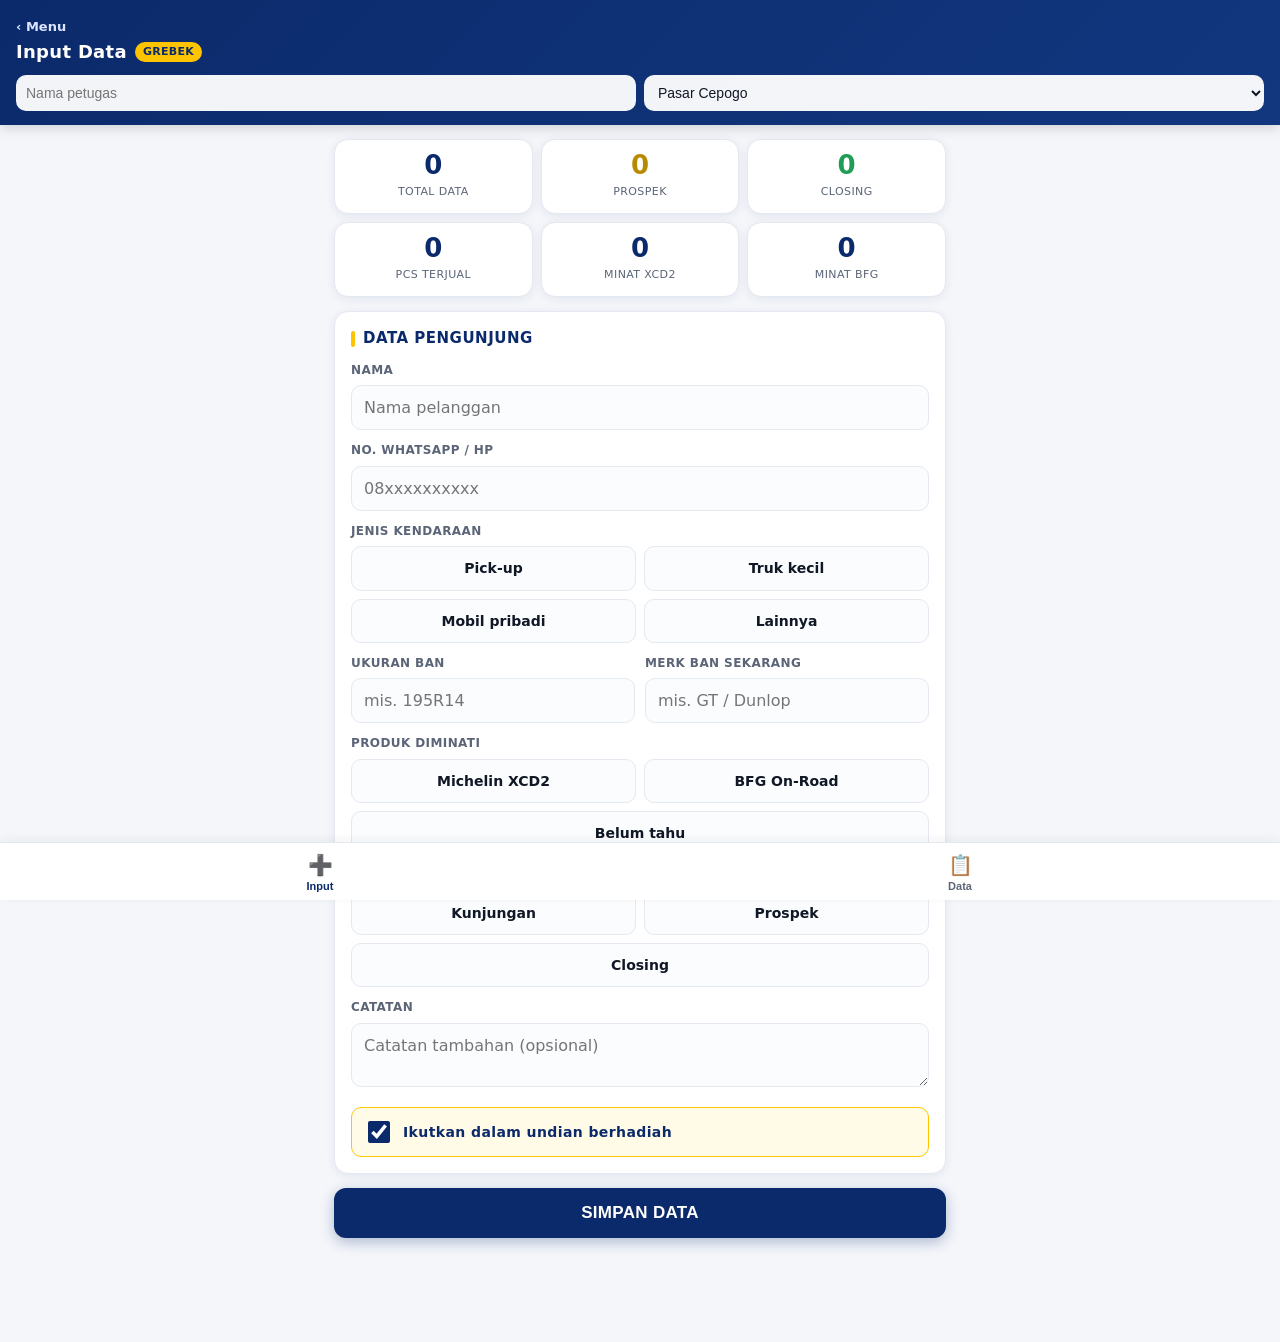
==== data.html @ 7a2faae4 "Add files via upload" ====
<!DOCTYPE html>
<html lang="id">
<head>
<meta charset="UTF-8">
<meta name="viewport" content="width=device-width, initial-scale=1.0, maximum-scale=1.0, user-scalable=no">
<title>Input Data — Grebek Pasar</title>
<link rel="stylesheet" href="assets/style.css">
</head>
<body class="pad-bottom">
<header class="app-header">
  <a class="back" href="index.html">‹ Menu</a>
  <div class="brand">Input Data <span class="tag">Grebek</span></div>
  <div class="setup">
    <input id="petugas" placeholder="Nama petugas" autocomplete="off">
    <select id="lokasi">
      <option value="Pasar Cepogo">Pasar Cepogo</option>
      <option value="Pasar Bandungan">Pasar Bandungan</option>
      <option value="Lokasi Lain">Lokasi Lain</option>
    </select>
  </div>
</header>

<div class="wrap">
  <div class="tally">
    <div class="stat"><b id="tTotal">0</b><span>Total Data</span></div>
    <div class="stat gold"><b id="tPros">0</b><span>Prospek</span></div>
    <div class="stat green"><b id="tClose">0</b><span>Closing</span></div>
    <div class="stat"><b id="tPcs">0</b><span>Pcs Terjual</span></div>
    <div class="stat"><b id="tXcd">0</b><span>Minat XCD2</span></div>
    <div class="stat"><b id="tBfg">0</b><span>Minat BFG</span></div>
  </div>

  <!-- INPUT -->
  <div id="pgInput">
    <div class="card">
      <h2>Data Pengunjung</h2>
      <label class="first">Nama</label>
      <input type="text" id="nama" placeholder="Nama pelanggan" autocomplete="off">

      <label>No. WhatsApp / HP</label>
      <input type="tel" id="wa" placeholder="08xxxxxxxxxx" inputmode="numeric">

      <label>Jenis Kendaraan</label>
      <div class="chips" data-group="kendaraan">
        <div class="chip" data-val="Pick-up">Pick-up</div>
        <div class="chip" data-val="Truk kecil">Truk kecil</div>
        <div class="chip" data-val="Mobil pribadi">Mobil pribadi</div>
        <div class="chip" data-val="Lainnya">Lainnya</div>
      </div>

      <div class="row">
        <div>
          <label>Ukuran Ban</label>
          <input type="text" id="ukuran" placeholder="mis. 195R14" autocomplete="off">
        </div>
        <div>
          <label>Merk Ban Sekarang</label>
          <input type="text" id="merk" placeholder="mis. GT / Dunlop" autocomplete="off">
        </div>
      </div>

      <label>Produk Diminati</label>
      <div class="chips" data-group="produk">
        <div class="chip" data-val="XCD2" data-color="gold">Michelin XCD2</div>
        <div class="chip" data-val="BFG On-Road" data-color="red">BFG On-Road</div>
        <div class="chip" data-val="Belum tahu" data-color="grey">Belum tahu</div>
      </div>

      <label>Status</label>
      <div class="chips" data-group="status">
        <div class="chip" data-val="Kunjungan" data-color="grey">Kunjungan</div>
        <div class="chip" data-val="Prospek" data-color="gold">Prospek</div>
        <div class="chip" data-val="Closing" data-color="green">Closing</div>
      </div>

      <div id="pcsWrap" class="hidden">
        <label>Jumlah Pcs Terjual</label>
        <input type="number" id="pcs" placeholder="0" inputmode="numeric" min="0">
      </div>

      <label>Catatan</label>
      <textarea id="catatan" placeholder="Catatan tambahan (opsional)"></textarea>

      <div class="undian-row">
        <input type="checkbox" id="undian" checked>
        <label for="undian">Ikutkan dalam undian berhadiah</label>
      </div>
    </div>
    <button class="btn btn-blue" id="saveBtn">SIMPAN DATA</button>
  </div>

  <!-- LIST -->
  <div id="pgList" class="hidden">
    <div class="warn" id="storeWarn"></div>
    <div class="card">
      <h2>Daftar Data (<span id="listCount">0</span>)</h2>
      <div id="listBody"></div>
    </div>
    <div class="btn-row">
      <button class="btn btn-ghost btn-sm" id="exportBtn">⬇ Export CSV</button>
      <button class="btn btn-ghost btn-sm" id="demoBtn">🧪 Isi Contoh</button>
      <button class="btn btn-ghost btn-sm" id="clearBtn">🗑 Reset</button>
    </div>
  </div>
</div>

<div class="nav">
  <button class="on" data-pg="pgInput"><span class="ic">➕</span>Input</button>
  <button data-pg="pgList"><span class="ic">📋</span>Data</button>
</div>

<style>
  .entry{display:flex;justify-content:space-between;align-items:flex-start;gap:10px;padding:11px 0;border-bottom:1px solid var(--line)}
  .entry:last-child{border-bottom:none}
  .entry .info{flex:1;min-width:0}
  .entry .nm{font-weight:700;font-size:15px}
  .entry .meta{font-size:12px;color:var(--muted);margin-top:2px}
  .badge{display:inline-block;font-size:10px;font-weight:800;padding:2px 7px;border-radius:20px;text-transform:uppercase;letter-spacing:.3px;margin-right:4px}
  .b-close{background:#e3f6ec;color:var(--green)}
  .b-pros{background:#fff3d1;color:#b98a00}
  .b-kunj{background:#eef1f6;color:var(--muted)}
  .b-xcd{background:#e6ecfa;color:var(--blue)}
  .b-bfg{background:#fbe3e7;color:var(--red)}
  .del{background:none;border:none;color:#c8102e;font-size:20px;cursor:pointer;padding:4px 8px}
  .empty{text-align:center;color:var(--muted);padding:24px 0;font-size:14px}
</style>

<div class="toast" id="toast">Tersimpan ✓</div>

<script>
(function(){
  var KEY="grebek_pasar_2026",WON="grebek_pasar_won";
  var storeOK=true,mem=[];
  function load(){try{var v=localStorage.getItem(KEY);return v?JSON.parse(v):[];}catch(e){storeOK=false;return mem;}}
  function save(v){try{localStorage.setItem(KEY,JSON.stringify(v));}catch(e){storeOK=false;mem=v;}}
  var data=load();if(!storeOK)mem=data;

  try{document.getElementById("petugas").value=localStorage.getItem("gp_petugas")||"";
    var lk=localStorage.getItem("gp_lokasi");if(lk)document.getElementById("lokasi").value=lk;}catch(e){}
  document.getElementById("petugas").addEventListener("input",function(){try{localStorage.setItem("gp_petugas",this.value);}catch(e){}});
  document.getElementById("lokasi").addEventListener("change",function(){try{localStorage.setItem("gp_lokasi",this.value);}catch(e){}});

  var sel={kendaraan:"",produk:"",status:""};
  document.querySelectorAll(".chips").forEach(function(group){
    var g=group.getAttribute("data-group");
    group.querySelectorAll(".chip").forEach(function(chip){
      chip.addEventListener("click",function(){
        var was=chip.classList.contains("on");
        group.querySelectorAll(".chip").forEach(function(c){c.classList.remove("on","gold","red","green","grey");});
        if(!was){chip.classList.add("on");var col=chip.getAttribute("data-color");if(col)chip.classList.add(col);sel[g]=chip.getAttribute("data-val");}
        else sel[g]="";
        if(g==="status")document.getElementById("pcsWrap").classList.toggle("hidden",sel.status!=="Closing");
      });
    });
  });

  document.querySelectorAll(".nav button").forEach(function(b){
    b.addEventListener("click",function(){
      document.querySelectorAll(".nav button").forEach(function(x){x.classList.remove("on");});
      b.classList.add("on");
      ["pgInput","pgList"].forEach(function(p){document.getElementById(p).classList.add("hidden");});
      document.getElementById(b.getAttribute("data-pg")).classList.remove("hidden");
      if(b.getAttribute("data-pg")==="pgList")renderList();
    });
  });

  var toastEl=document.getElementById("toast"),tTimer;
  function toast(m,c){toastEl.textContent=m;toastEl.style.background=c||"var(--green)";toastEl.classList.add("show");clearTimeout(tTimer);tTimer=setTimeout(function(){toastEl.classList.remove("show");},1800);}

  document.getElementById("saveBtn").addEventListener("click",function(){
    var nama=document.getElementById("nama").value.trim();
    if(!nama){toast("Nama wajib diisi","#c8102e");return;}
    data.push({id:Date.now(),
      tgl:new Date().toLocaleString("id-ID",{day:"2-digit",month:"2-digit",year:"numeric",hour:"2-digit",minute:"2-digit"}),
      petugas:document.getElementById("petugas").value.trim(),lokasi:document.getElementById("lokasi").value,
      nama:nama,wa:document.getElementById("wa").value.trim(),kendaraan:sel.kendaraan,
      ukuran:document.getElementById("ukuran").value.trim(),merk:document.getElementById("merk").value.trim(),
      produk:sel.produk,status:sel.status||"Kunjungan",
      pcs:sel.status==="Closing"?(parseInt(document.getElementById("pcs").value)||0):0,
      catatan:document.getElementById("catatan").value.trim(),undian:document.getElementById("undian").checked});
    save(data);updateTally();resetForm();toast("Data tersimpan ✓");
  });

  function resetForm(){
    ["nama","wa","ukuran","merk","pcs","catatan"].forEach(function(id){document.getElementById(id).value="";});
    document.getElementById("undian").checked=true;
    document.getElementById("pcsWrap").classList.add("hidden");
    document.querySelectorAll(".chip").forEach(function(c){c.classList.remove("on","gold","red","green","grey");});
    sel={kendaraan:"",produk:"",status:""};document.getElementById("nama").focus();
  }

  function updateTally(){
    var pros=0,close=0,pcs=0,xcd=0,bfg=0;
    data.forEach(function(d){if(d.status==="Prospek")pros++;if(d.status==="Closing"){close++;pcs+=d.pcs;}if(d.produk==="XCD2")xcd++;if(d.produk==="BFG On-Road")bfg++;});
    document.getElementById("tTotal").textContent=data.length;
    document.getElementById("tPros").textContent=pros;
    document.getElementById("tClose").textContent=close;
    document.getElementById("tPcs").textContent=pcs;
    document.getElementById("tXcd").textContent=xcd;
    document.getElementById("tBfg").textContent=bfg;
  }

  function esc(s){return(s||"").replace(/[<>&"]/g,function(c){return{"<":"&lt;",">":"&gt;","&":"&amp;",'"':"&quot;"}[c];});}
  function renderList(){
    var w=document.getElementById("storeWarn");
    if(!storeOK){w.style.display="block";w.innerHTML="⚠ Penyimpanan permanen tidak aktif. <b>Buka lewat GitHub Pages atau download & buka langsung di browser</b> agar data aman.";}
    else w.style.display="none";
    document.getElementById("listCount").textContent=data.length;
    var body=document.getElementById("listBody");
    if(!data.length){body.innerHTML='<div class="empty">Belum ada data. Klik "Isi Contoh" untuk melihat tampilan.</div>';return;}
    body.innerHTML="";
    data.slice().reverse().forEach(function(d){
      var stB=d.status==="Closing"?"b-close":d.status==="Prospek"?"b-pros":"b-kunj";
      var prB=d.produk==="XCD2"?"b-xcd":d.produk==="BFG On-Road"?"b-bfg":"";
      var el=document.createElement("div");el.className="entry";
      el.innerHTML='<div class="info"><div class="nm">'+esc(d.nama)+(d.wa?' <span style="font-weight:400;color:var(--muted);font-size:13px">· '+esc(d.wa)+'</span>':'')+'</div>'+
        '<div style="margin:4px 0"><span class="badge '+stB+'">'+d.status+'</span>'+(d.produk?'<span class="badge '+prB+'">'+d.produk+'</span>':'')+(d.pcs?'<span class="badge b-close">'+d.pcs+' pcs</span>':'')+'</div>'+
        '<div class="meta">'+[d.kendaraan,d.ukuran,d.merk].filter(Boolean).join(" · ")+' — '+esc(d.petugas||"?")+' · '+d.tgl+'</div></div>'+
        '<button class="del" data-id="'+d.id+'">✕</button>';
      body.appendChild(el);
    });
    body.querySelectorAll(".del").forEach(function(b){
      b.addEventListener("click",function(){
        if(!confirm("Hapus data ini?"))return;
        var id=parseInt(b.getAttribute("data-id"));
        data=data.filter(function(x){return x.id!==id;});save(data);updateTally();renderList();
      });
    });
  }

  document.getElementById("exportBtn").addEventListener("click",function(){
    if(!data.length){toast("Belum ada data","#c8102e");return;}
    var head=["Tanggal","Petugas","Lokasi","Nama","WA","Kendaraan","Ukuran","Merk Lama","Produk Minat","Status","Pcs","Ikut Undian","Catatan"];
    var rows=data.map(function(d){return[d.tgl,d.petugas,d.lokasi,d.nama,d.wa,d.kendaraan,d.ukuran,d.merk,d.produk,d.status,d.pcs,d.undian?"Ya":"Tidak",d.catatan];});
    var csv=[head].concat(rows).map(function(r){return r.map(function(c){return '"'+String(c==null?"":c).replace(/"/g,'""')+'"';}).join(",");}).join("\r\n");
    var blob=new Blob(["\ufeff"+csv],{type:"text/csv;charset=utf-8;"});
    var a=document.createElement("a");a.href=URL.createObjectURL(blob);
    a.download="Data_GrebekPasar_"+new Date().toISOString().slice(0,10)+".csv";
    document.body.appendChild(a);a.click();document.body.removeChild(a);toast("CSV terunduh ✓");
  });

  document.getElementById("demoBtn").addEventListener("click",function(){
    var demo=[
      {nama:"Pak Suyatno",wa:"081334567890",kendaraan:"Pick-up",ukuran:"195R14",merk:"GT Savero",produk:"XCD2",status:"Closing",pcs:4,catatan:"Angkut sayur Cepogo, minta pasang di tempat",undian:true},
      {nama:"Bu Marni",wa:"082145678901",kendaraan:"Pick-up",ukuran:"185R14",merk:"Dunlop",produk:"XCD2",status:"Prospek",pcs:0,catatan:"Bandingkan harga dulu, WA follow up",undian:true},
      {nama:"Pak Joko",wa:"085612345678",kendaraan:"Truk kecil",ukuran:"750R16",merk:"Bridgestone",produk:"XCD2",status:"Prospek",pcs:0,catatan:"Armada 3 unit",undian:true},
      {nama:"Mas Rifai",wa:"087822334455",kendaraan:"Mobil pribadi",ukuran:"185/65R15",merk:"Accelera",produk:"BFG On-Road",status:"Closing",pcs:2,catatan:"Avanza, ganti 2 depan",undian:true},
      {nama:"Pak Hendra",wa:"",kendaraan:"Mobil pribadi",ukuran:"195/60R15",merk:"Michelin lama",produk:"BFG On-Road",status:"Kunjungan",pcs:0,catatan:"Sekadar tanya-tanya",undian:false},
      {nama:"Bu Sari",wa:"081298765432",kendaraan:"Pick-up",ukuran:"195R14",merk:"Forceum",produk:"XCD2",status:"Closing",pcs:4,catatan:"Pengepul hasil bumi",undian:true}
    ];
    var lok=document.getElementById("lokasi").value,ptg=document.getElementById("petugas").value.trim()||"Demo";
    var base=Date.now();
    demo.forEach(function(d,i){d.id=base+i;d.lokasi=lok;d.petugas=ptg;
      d.tgl=new Date().toLocaleString("id-ID",{day:"2-digit",month:"2-digit",year:"numeric",hour:"2-digit",minute:"2-digit"});
      data.push(d);});
    save(data);updateTally();renderList();toast("6 contoh data ditambahkan ✓");
  });

  document.getElementById("clearBtn").addEventListener("click",function(){
    if(!confirm("Hapus SEMUA data? (Export dulu jika perlu)"))return;
    if(!confirm("Tidak bisa dikembalikan. Lanjut?"))return;
    data=[];save(data);try{localStorage.setItem(WON,"[]");}catch(e){}
    updateTally();renderList();toast("Semua data dihapus","#c8102e");
  });

  updateTally();
})();
</script>
</body>
</html>
---- assets/style.css ----
/* ===== Grebek Pasar Michelin — shared style ===== */
:root{
  --blue:#0b2a6b;        /* Michelin blue */
  --blue-2:#12377f;
  --gold:#ffc400;        /* Michelin yellow */
  --red:#c8102e;         /* BFG red */
  --ink:#101725;
  --muted:#5b6577;
  --line:#e4e8ef;
  --bg:#f4f6fa;
  --card:#ffffff;
  --green:#1f9d55;
  --shadow:0 2px 10px rgba(11,42,107,.08);
  --radius:14px;
}
*{box-sizing:border-box;-webkit-tap-highlight-color:transparent}
html,body{margin:0;padding:0}
body{
  font-family:-apple-system,"Segoe UI",Roboto,system-ui,Arial,sans-serif;
  background:var(--bg);color:var(--ink);font-size:16px;line-height:1.45;
}
a{color:var(--blue);text-decoration:none}

/* header */
.app-header{
  background:linear-gradient(135deg,var(--blue),var(--blue-2));
  color:#fff;padding:14px 16px;position:sticky;top:0;z-index:20;
  box-shadow:0 3px 12px rgba(0,0,0,.15);
}
.brand{display:flex;align-items:center;gap:8px;font-weight:800;letter-spacing:.3px;font-size:18px}
.brand .tag{background:var(--gold);color:var(--blue);font-size:11px;font-weight:800;
  padding:2px 8px;border-radius:20px;text-transform:uppercase}
.app-header .setup{display:flex;gap:8px;margin-top:10px}
.app-header input,.app-header select{
  flex:1;min-width:0;padding:9px 10px;border-radius:10px;border:none;font-size:14px;
  background:rgba(255,255,255,.95);color:var(--ink)
}
.back{color:#dbe4ff;font-size:13px;font-weight:600;display:inline-block;margin-bottom:2px}

.wrap{max-width:640px;margin:0 auto;padding:14px}

/* cards */
.card{background:var(--card);border-radius:var(--radius);padding:16px;box-shadow:var(--shadow);
  border:1px solid var(--line);margin-bottom:14px}
.card h2{margin:0 0 12px;font-size:15px;text-transform:uppercase;letter-spacing:.5px;color:var(--blue);
  display:flex;align-items:center;gap:8px}
.card h2::before{content:"";width:4px;height:16px;background:var(--gold);border-radius:2px}

/* tally */
.tally{display:grid;grid-template-columns:repeat(3,1fr);gap:8px;margin-bottom:14px}
.stat{background:var(--card);border-radius:var(--radius);padding:12px 10px;text-align:center;
  box-shadow:var(--shadow);border:1px solid var(--line)}
.stat b{display:block;font-size:26px;line-height:1;color:var(--blue);font-weight:800}
.stat span{font-size:11px;color:var(--muted);text-transform:uppercase;letter-spacing:.4px}
.stat.gold b{color:#b98a00}
.stat.green b{color:var(--green)}

/* form */
label{display:block;font-size:12px;font-weight:700;color:var(--muted);
  text-transform:uppercase;letter-spacing:.4px;margin:12px 0 6px}
label.first{margin-top:0}
input[type=text],input[type=tel],input[type=number],textarea{
  width:100%;padding:12px;border:1.5px solid var(--line);border-radius:10px;font-size:16px;
  font-family:inherit;background:#fbfcfe}
input:focus,textarea:focus,select:focus{outline:none;border-color:var(--blue);background:#fff}
textarea{resize:vertical;min-height:52px}

.chips{display:flex;flex-wrap:wrap;gap:8px}
.chip{flex:1;min-width:calc(50% - 4px);text-align:center;padding:11px 8px;border:1.5px solid var(--line);
  border-radius:10px;font-size:14px;font-weight:600;background:#fbfcfe;cursor:pointer;user-select:none;transition:.12s}
.chip.on{background:var(--blue);color:#fff;border-color:var(--blue)}
.chip.on.gold{background:var(--gold);color:var(--blue);border-color:var(--gold)}
.chip.on.red{background:var(--red);color:#fff;border-color:var(--red)}
.chip.on.green{background:var(--green);color:#fff;border-color:var(--green)}
.chip.on.grey{background:var(--muted);color:#fff;border-color:var(--muted)}

.row{display:flex;gap:10px}
.row>div{flex:1}
.undian-row{display:flex;align-items:center;gap:10px;margin-top:14px;background:#fffbe6;
  border:1.5px solid var(--gold);border-radius:10px;padding:10px 12px}
.undian-row input{width:22px;height:22px;accent-color:var(--blue)}
.undian-row label{margin:0;color:var(--blue);text-transform:none;font-size:14px}

/* buttons */
.btn{width:100%;padding:15px;border:none;border-radius:12px;font-size:17px;font-weight:800;
  cursor:pointer;letter-spacing:.3px}
.btn-blue{background:var(--blue);color:#fff;box-shadow:0 4px 14px rgba(11,42,107,.3)}
.btn-blue:active{transform:translateY(1px)}
.btn-ghost{background:#fff;color:var(--blue);border:1.5px solid var(--blue)}
.btn-gold{background:var(--gold);color:var(--blue)}
.btn-red{background:var(--red);color:#fff}
.btn-sm{padding:10px;font-size:14px}
.btn-row{display:flex;gap:10px;margin-top:6px}

.hidden{display:none}

/* toast */
.toast{position:fixed;left:50%;bottom:100px;transform:translateX(-50%) translateY(20px);
  background:var(--green);color:#fff;padding:12px 22px;border-radius:30px;font-weight:700;
  box-shadow:0 6px 20px rgba(0,0,0,.25);opacity:0;transition:.25s;z-index:50;pointer-events:none}
.toast.show{opacity:1;transform:translateX(-50%) translateY(0)}

/* bottom nav */
.nav{position:fixed;bottom:0;left:0;right:0;background:#fff;border-top:1px solid var(--line);
  display:flex;z-index:30;box-shadow:0 -2px 10px rgba(0,0,0,.05)}
.nav button{flex:1;background:none;border:none;padding:10px 4px 8px;font-size:11px;font-weight:700;
  color:var(--muted);cursor:pointer;display:flex;flex-direction:column;align-items:center;gap:3px}
.nav button.on{color:var(--blue)}
.nav .ic{font-size:20px}

.warn{background:#fff3d1;border:1px solid var(--gold);color:#7a5a00;font-size:12px;
  padding:8px 10px;border-radius:8px;margin-bottom:12px;line-height:1.4}
.pad-bottom{padding-bottom:90px}
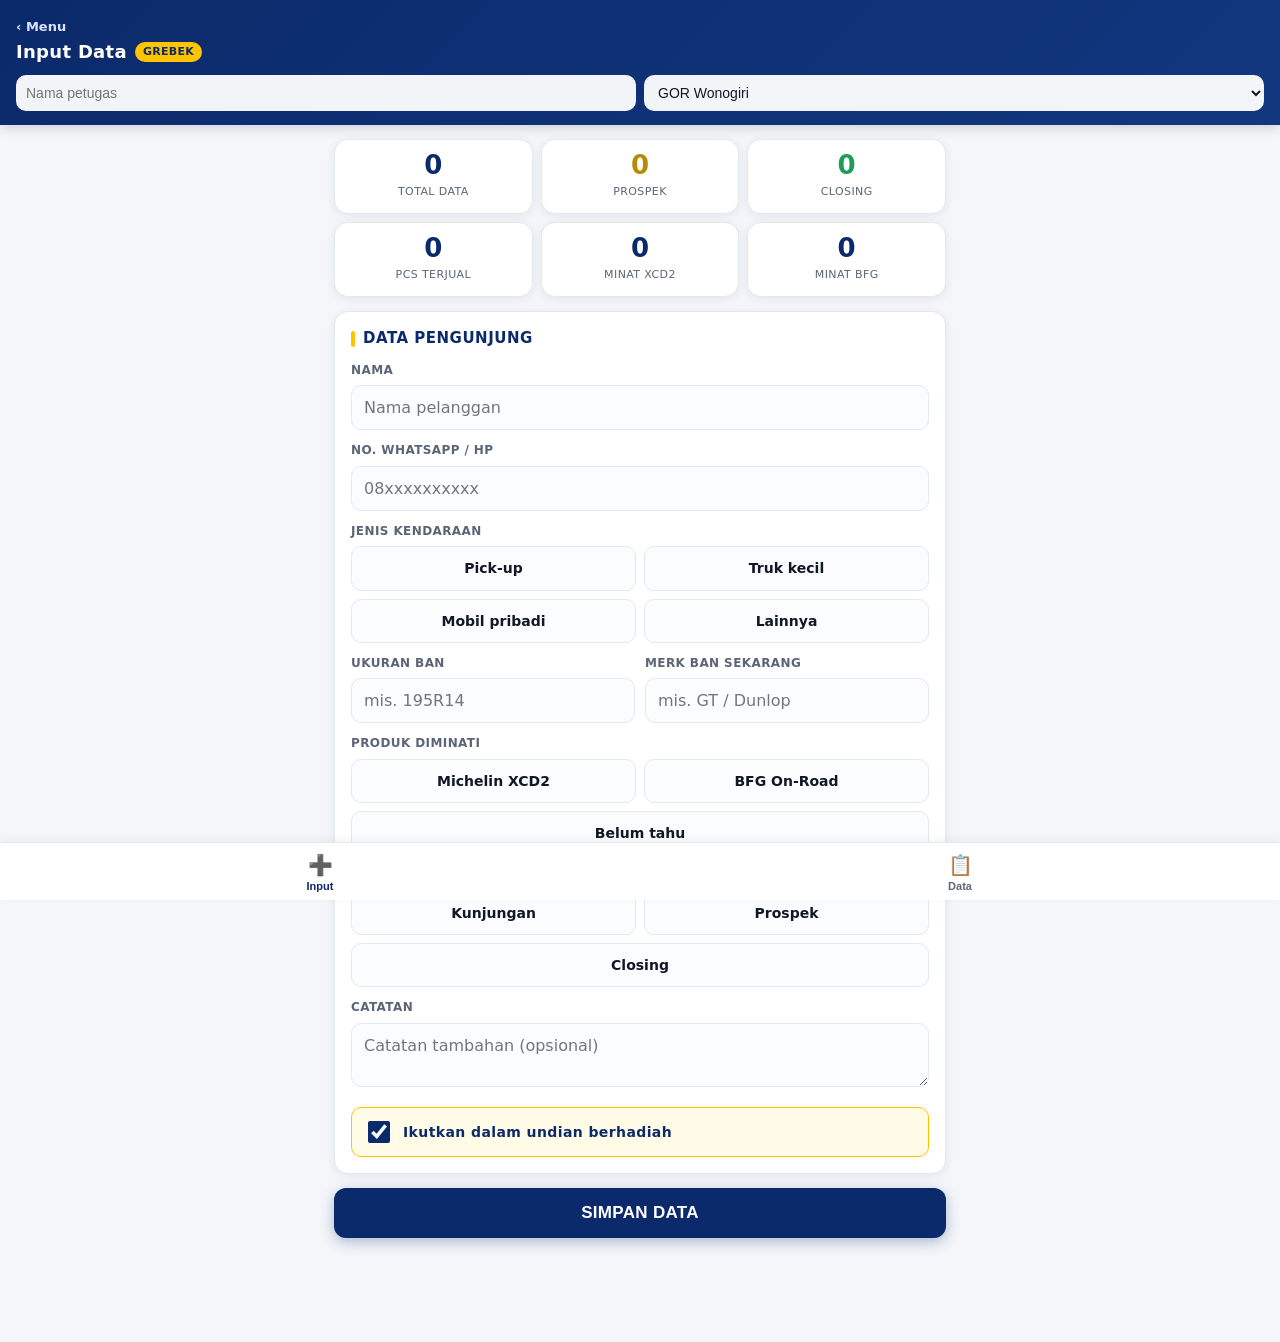
==== commit 5758f5df: "Update data.html" ====
--- a/data.html
+++ b/data.html
@@ -13,8 +13,7 @@
   <div class="setup">
     <input id="petugas" placeholder="Nama petugas" autocomplete="off">
     <select id="lokasi">
-      <option value="Pasar Cepogo">Pasar Cepogo</option>
-      <option value="Pasar Bandungan">Pasar Bandungan</option>
+      <option value="GOR Wonogiri">GOR Wonogiri</option>
       <option value="Lokasi Lain">Lokasi Lain</option>
     </select>
   </div>
@@ -94,13 +93,24 @@
     <div class="warn" id="storeWarn"></div>
     <div class="card">
       <h2>Daftar Data (<span id="listCount">0</span>)</h2>
+      <div id="syncStat"></div>
       <div id="listBody"></div>
     </div>
     <div class="btn-row">
+      <button class="btn btn-blue btn-sm" id="syncBtn">☁ Sinkron ke Sheet</button>
       <button class="btn btn-ghost btn-sm" id="exportBtn">⬇ Export CSV</button>
+    </div>
+    <div class="btn-row">
       <button class="btn btn-ghost btn-sm" id="demoBtn">🧪 Isi Contoh</button>
       <button class="btn btn-ghost btn-sm" id="clearBtn">🗑 Reset</button>
     </div>
+    <details style="margin-top:12px">
+      <summary style="cursor:pointer;font-size:13px;font-weight:700;color:var(--muted)">⚙ Setelan Google Sheet (isi sekali)</summary>
+      <label>URL Web App Apps Script</label>
+      <input type="text" id="sheetUrl" placeholder="https://script.google.com/macros/s/AKfycbwOLpR_riHBFgfQJylSL55OEmi_fcDSnnNLr4DLZHsapY1j63pX4HdFMdmQYYRzp11x0Q/exec" value ="https://script.google.com/macros/s/AKfycbwOLpR_riHBFgfQJylSL55OEmi_fcDSnnNLr4DLZHsapY1j63pX4HdFMdmQYYRzp11x0Q/exec"  autocomplete="off">
+      <button class="btn btn-ghost btn-sm" id="saveUrl" style="margin-top:8px">Simpan URL</button>
+      <p style="font-size:12px;color:var(--muted);margin:8px 0 0;line-height:1.5">Cara buat URL ada di file <b>apps-script.gs</b> & README. Kosongkan jika hanya pakai CSV.</p>
+    </details>
   </div>
 </div>
 
@@ -121,6 +131,9 @@
   .b-kunj{background:#eef1f6;color:var(--muted)}
   .b-xcd{background:#e6ecfa;color:var(--blue)}
   .b-bfg{background:#fbe3e7;color:var(--red)}
+  .b-nosync{background:#ffe8cc;color:#b35900}
+  .b-sync{background:#e3f6ec;color:var(--green)}
+  .sync-info{font-size:12px;background:#eef1f6;border-radius:8px;padding:8px 10px;margin-bottom:10px;color:var(--muted)}
   .del{background:none;border:none;color:#c8102e;font-size:20px;cursor:pointer;padding:4px 8px}
   .empty{text-align:center;color:var(--muted);padding:24px 0;font-size:14px}
 </style>
@@ -177,8 +190,10 @@
       ukuran:document.getElementById("ukuran").value.trim(),merk:document.getElementById("merk").value.trim(),
       produk:sel.produk,status:sel.status||"Kunjungan",
       pcs:sel.status==="Closing"?(parseInt(document.getElementById("pcs").value)||0):0,
-      catatan:document.getElementById("catatan").value.trim(),undian:document.getElementById("undian").checked});
+      catatan:document.getElementById("catatan").value.trim(),undian:document.getElementById("undian").checked,synced:false});
     save(data);updateTally();resetForm();toast("Data tersimpan ✓");
+    var last=data[data.length-1];
+    pushRows([last]).then(function(r){if(r.ok){last.synced=true;save(data);}});
   });
 
   function resetForm(){
@@ -206,6 +221,7 @@
     if(!storeOK){w.style.display="block";w.innerHTML="⚠ Penyimpanan permanen tidak aktif. <b>Buka lewat GitHub Pages atau download & buka langsung di browser</b> agar data aman.";}
     else w.style.display="none";
     document.getElementById("listCount").textContent=data.length;
+    renderSyncStat();
     var body=document.getElementById("listBody");
     if(!data.length){body.innerHTML='<div class="empty">Belum ada data. Klik "Isi Contoh" untuk melihat tampilan.</div>';return;}
     body.innerHTML="";
@@ -214,7 +230,7 @@
       var prB=d.produk==="XCD2"?"b-xcd":d.produk==="BFG On-Road"?"b-bfg":"";
       var el=document.createElement("div");el.className="entry";
       el.innerHTML='<div class="info"><div class="nm">'+esc(d.nama)+(d.wa?' <span style="font-weight:400;color:var(--muted);font-size:13px">· '+esc(d.wa)+'</span>':'')+'</div>'+
-        '<div style="margin:4px 0"><span class="badge '+stB+'">'+d.status+'</span>'+(d.produk?'<span class="badge '+prB+'">'+d.produk+'</span>':'')+(d.pcs?'<span class="badge b-close">'+d.pcs+' pcs</span>':'')+'</div>'+
+        '<div style="margin:4px 0"><span class="badge '+stB+'">'+d.status+'</span>'+(d.produk?'<span class="badge '+prB+'">'+d.produk+'</span>':'')+(d.pcs?'<span class="badge b-close">'+d.pcs+' pcs</span>':'')+(d.synced?'<span class="badge b-sync">✓ sheet</span>':'<span class="badge b-nosync">belum sync</span>')+'</div>'+
         '<div class="meta">'+[d.kendaraan,d.ukuran,d.merk].filter(Boolean).join(" · ")+' — '+esc(d.petugas||"?")+' · '+d.tgl+'</div></div>'+
         '<button class="del" data-id="'+d.id+'">✕</button>';
       body.appendChild(el);
@@ -250,7 +266,7 @@
     ];
     var lok=document.getElementById("lokasi").value,ptg=document.getElementById("petugas").value.trim()||"Demo";
     var base=Date.now();
-    demo.forEach(function(d,i){d.id=base+i;d.lokasi=lok;d.petugas=ptg;
+    demo.forEach(function(d,i){d.id=base+i;d.lokasi=lok;d.petugas=ptg;d.synced=false;
       d.tgl=new Date().toLocaleString("id-ID",{day:"2-digit",month:"2-digit",year:"numeric",hour:"2-digit",minute:"2-digit"});
       data.push(d);});
     save(data);updateTally();renderList();toast("6 contoh data ditambahkan ✓");
@@ -263,6 +279,48 @@
     updateTally();renderList();toast("Semua data dihapus","#c8102e");
   });
 
+  /* ===== SINKRON GOOGLE SHEET ===== */
+  var URLKEY="gp_sheet_url";
+  function getUrl(){try{return localStorage.getItem(URLKEY)||"";}catch(e){return "";}}
+  var urlInput=document.getElementById("sheetUrl");
+  urlInput.value=getUrl();
+  document.getElementById("saveUrl").addEventListener("click",function(){
+    var u=urlInput.value.trim();
+    if(u&&!/^https:\/\/script\.google\.com\/macros\/s\//.test(u)){toast("URL harus dari script.google.com","#c8102e");return;}
+    try{localStorage.setItem(URLKEY,u);}catch(e){}
+    toast(u?"URL tersimpan ✓":"URL dikosongkan");renderSyncStat();
+  });
+
+  // kirim daftar entri ke Sheet. resolve {ok:true} jika terkirim, {ok:false} jika gagal/offline/tanpa URL
+  function pushRows(rows){
+    var url=getUrl();
+    if(!url||!rows.length)return Promise.resolve({ok:false,reason:"no-url"});
+    return fetch(url,{method:"POST",mode:"no-cors",headers:{"Content-Type":"text/plain;charset=utf-8"},
+      body:JSON.stringify({rows:rows})})
+      .then(function(){return {ok:true};})
+      .catch(function(){return {ok:false,reason:"net"};});
+  }
+
+  function renderSyncStat(){
+    var el=document.getElementById("syncStat");if(!el)return;
+    var unsent=data.filter(function(d){return !d.synced;}).length;
+    if(!getUrl()){el.innerHTML='<div class="sync-info">☁ Sinkron Sheet belum diatur. Data aman tersimpan di HP — pakai Export CSV, atau atur URL di setelan bawah.</div>';return;}
+    if(unsent===0){el.innerHTML='<div class="sync-info" style="background:#e3f6ec;color:#0f7a3d">✓ Semua data sudah masuk Google Sheet.</div>';}
+    else{el.innerHTML='<div class="sync-info" style="background:#ffe8cc;color:#b35900"><b>'+unsent+'</b> data belum masuk Sheet. Tekan "Sinkron ke Sheet" saat ada sinyal.</div>';}
+  }
+
+  document.getElementById("syncBtn").addEventListener("click",function(){
+    if(!getUrl()){toast("Atur URL Sheet dulu (setelan bawah)","#c8102e");return;}
+    var pending=data.filter(function(d){return !d.synced;});
+    if(!pending.length){toast("Semua sudah tersinkron ✓");return;}
+    var btn=this;btn.textContent="⏳ Mengirim…";btn.disabled=true;
+    pushRows(pending).then(function(r){
+      btn.disabled=false;btn.textContent="☁ Sinkron ke Sheet";
+      if(r.ok){pending.forEach(function(d){d.synced=true;});save(data);renderList();toast(pending.length+" data terkirim ke Sheet ✓");}
+      else{toast("Gagal kirim — cek internet/URL","#c8102e");}
+    });
+  });
+
   updateTally();
 })();
 </script>
